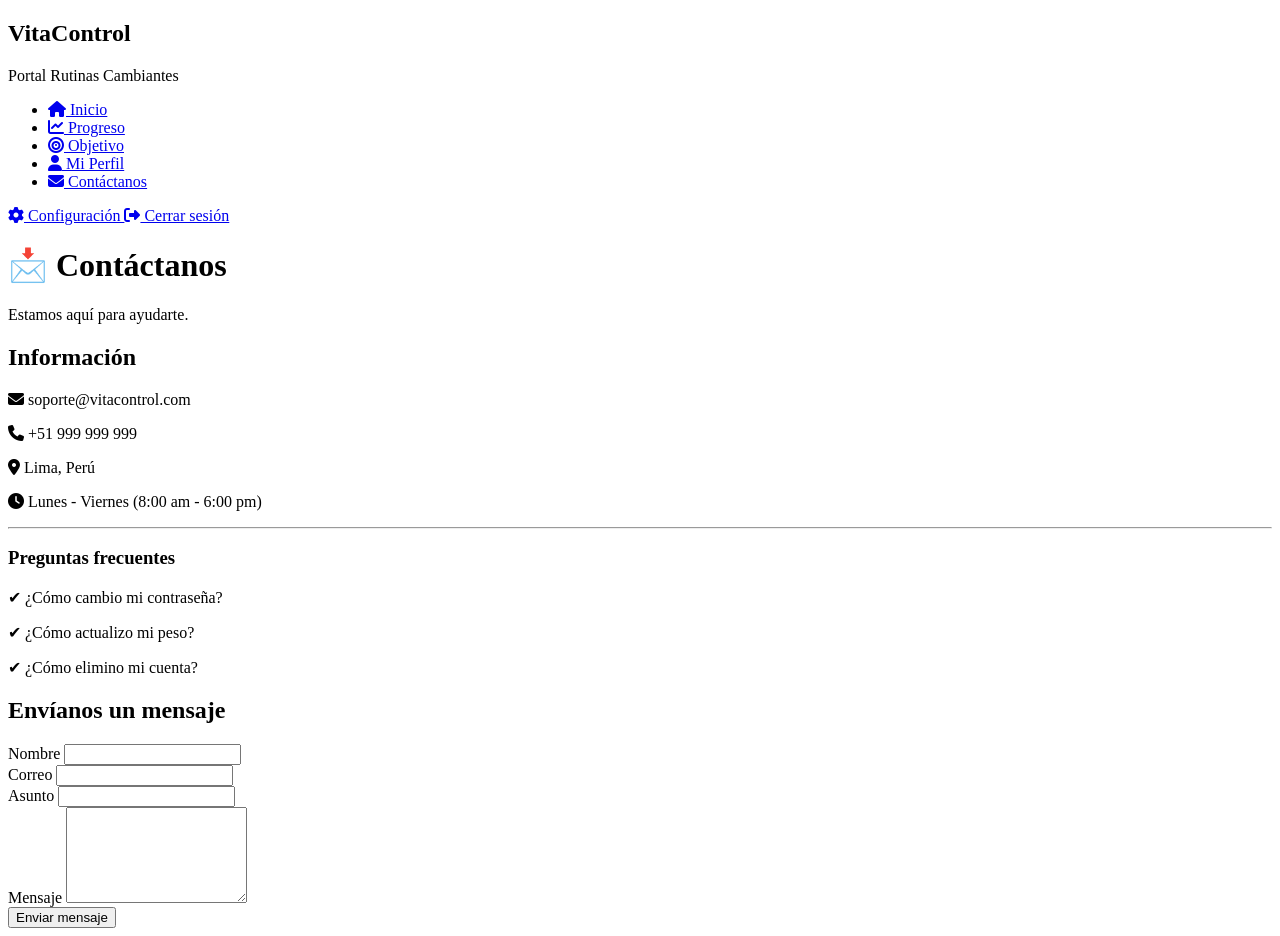
==== contacto.html @ 517410c0 "feat: contacto.html" ====
﻿<!DOCTYPE html>
<html lang="es">

<head>

    <meta charset="UTF-8">
    <meta name="viewport" content="width=device-width, initial-scale=1.0">

    <title>Contáctanos | VitaControl</title>

    <link rel="stylesheet" href="dashboard.css">

    <link href="https://fonts.googleapis.com/css2?family=Poppins:wght@300;400;500;600;700&display=swap" rel="stylesheet">

    <link rel="stylesheet"
          href="https://cdnjs.cloudflare.com/ajax/libs/font-awesome/6.6.0/css/all.min.css">

</head>

<body>

<aside class="sidebar">

    <div class="logo">

        <h2>VitaControl</h2>

        <p>Portal Rutinas Cambiantes</p>

    </div>

    <nav>

        <ul>

            <li>
                <a href="dashboard.html">
                    <i class="fa-solid fa-house"></i>
                    <span>Inicio</span>
                </a>
            </li>

            <li>
                <a href="progreso.html">
                    <i class="fa-solid fa-chart-line"></i>
                    <span>Progreso</span>
                </a>
            </li>

            <li>
                <a href="objetivo.html">
                    <i class="fa-solid fa-bullseye"></i>
                    <span>Objetivo</span>
                </a>
            </li>

            <li>
                <a href="perfil.html">
                    <i class="fa-solid fa-user"></i>
                    <span>Mi Perfil</span>
                </a>
            </li>

            <li class="active">
                <a href="contacto.html">
                    <i class="fa-solid fa-envelope"></i>
                    <span>Contáctanos</span>
                </a>
            </li>

        </ul>

    </nav>

    <div class="bottom-menu">

        <a href="configuracion.html">
            <i class="fa-solid fa-gear"></i>
            Configuración
        </a>

        <a href="index.html">
            <i class="fa-solid fa-right-from-bracket"></i>
            Cerrar sesión
        </a>

    </div>

</aside>

<main class="main-content">

    <header class="topbar">

        <div>

            <h1>📩 Contáctanos</h1>

            <p>Estamos aquí para ayudarte.</p>

        </div>

    </header>

    <div class="contact-container">

        <div class="contact-info">

            <h2>Información</h2>

            <p><i class="fa-solid fa-envelope"></i> soporte@vitacontrol.com</p>

            <p><i class="fa-solid fa-phone"></i> +51 999 999 999</p>

            <p><i class="fa-solid fa-location-dot"></i> Lima, Perú</p>

            <p><i class="fa-solid fa-clock"></i> Lunes - Viernes (8:00 am - 6:00 pm)</p>

            <hr>

            <h3>Preguntas frecuentes</h3>

            <p>✔ ¿Cómo cambio mi contraseña?</p>

            <p>✔ ¿Cómo actualizo mi peso?</p>

            <p>✔ ¿Cómo elimino mi cuenta?</p>

        </div>

        <div class="contact-form">

            <h2>Envíanos un mensaje</h2>

            <form id="contactForm">

                <div class="input-group">

                    <label>Nombre</label>

                    <input type="text" id="nombre">

                </div>

                <div class="input-group">

                    <label>Correo</label>

                    <input type="email" id="correo">

                </div>

                <div class="input-group">

                    <label>Asunto</label>

                    <input type="text" id="asunto">

                </div>

                <div class="input-group">

                    <label>Mensaje</label>

                    <textarea id="mensaje" rows="6"></textarea>

                </div>

                <button class="save-btn">

                    Enviar mensaje

                </button>

            </form>

        </div>

    </div>

</main>

<script src="contacto.js"></script>

</body>

</html>
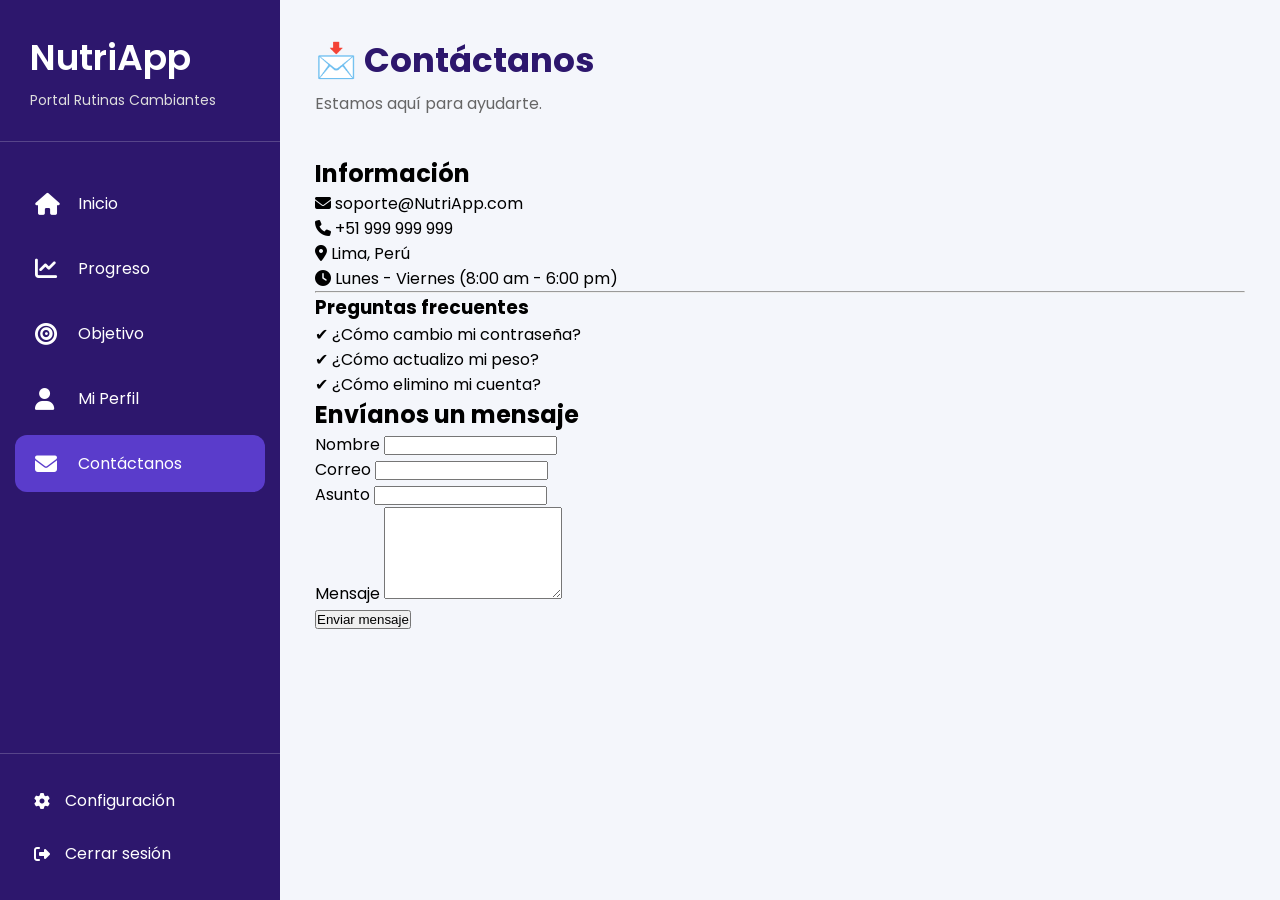
==== commit f2c71451: "refactor: update application" ====
--- a/contacto.html
+++ b/contacto.html
@@ -6,7 +6,7 @@
     <meta charset="UTF-8">
     <meta name="viewport" content="width=device-width, initial-scale=1.0">
 
-    <title>Contáctanos | VitaControl</title>
+    <title>Contáctanos | NutriApp</title>
 
     <link rel="stylesheet" href="dashboard.css">
 
@@ -23,7 +23,7 @@
 
     <div class="logo">
 
-        <h2>VitaControl</h2>
+        <h2>NutriApp</h2>
 
         <p>Portal Rutinas Cambiantes</p>
 
@@ -108,7 +108,7 @@
 
             <h2>Información</h2>
 
-            <p><i class="fa-solid fa-envelope"></i> soporte@vitacontrol.com</p>
+            <p><i class="fa-solid fa-envelope"></i> soporte@NutriApp.com</p>
 
             <p><i class="fa-solid fa-phone"></i> +51 999 999 999</p>
 
--- a/dashboard.css
+++ b/dashboard.css
@@ -0,0 +1,449 @@
+﻿/* ==========================
+        CONFIGURACIÓN
+========================== */
+
+*{
+    margin:0;
+    padding:0;
+    box-sizing:border-box;
+}
+
+body{
+
+    font-family:'Poppins',sans-serif;
+    background:#f4f6fb;
+    display:flex;
+
+}
+
+/* ==========================
+        SIDEBAR
+========================== */
+
+.sidebar{
+
+    width:280px;
+    height:100vh;
+    background:#2D176D;
+    color:white;
+
+    display:flex;
+    flex-direction:column;
+    justify-content:space-between;
+
+    position:fixed;
+    left:0;
+    top:0;
+
+}
+
+.logo{
+
+    padding:30px;
+
+    border-bottom:1px solid rgba(255,255,255,.2);
+
+}
+
+.logo h2{
+
+    font-size:36px;
+    font-weight:600;
+
+}
+
+.logo p{
+
+    margin-top:5px;
+    font-size:14px;
+    color:#ddd;
+
+}
+
+/* ==========================
+        MENÚ
+========================== */
+
+.sidebar nav{
+
+    flex:1;
+    margin-top:25px;
+
+}
+
+.sidebar nav ul{
+
+    list-style:none;
+
+}
+
+.sidebar nav li{
+
+    margin:8px 15px;
+
+}
+
+.sidebar nav a{
+
+    text-decoration:none;
+    color:white;
+
+    display:flex;
+    align-items:center;
+
+    gap:18px;
+
+    padding:16px 20px;
+
+    border-radius:12px;
+
+    transition:.3s;
+
+}
+
+.sidebar nav a:hover{
+
+    background:#43299A;
+
+}
+
+.sidebar nav .active a{
+
+    background:#5A3CCB;
+
+}
+
+.sidebar nav i{
+
+    font-size:22px;
+    width:25px;
+
+}
+
+/* ==========================
+        MENÚ INFERIOR
+========================== */
+
+.bottom-menu{
+
+    padding:20px;
+
+    border-top:1px solid rgba(255,255,255,.2);
+
+}
+
+.bottom-menu a{
+
+    display:flex;
+    align-items:center;
+
+    gap:15px;
+
+    color:white;
+    text-decoration:none;
+
+    padding:14px;
+
+    border-radius:12px;
+
+    transition:.3s;
+
+}
+
+.bottom-menu a:hover{
+
+    background:#43299A;
+
+}
+
+/* ==========================
+        CONTENIDO
+========================== */
+
+.main-content{
+
+    margin-left:280px;
+    width:calc(100% - 280px);
+
+    padding:35px;
+
+}
+
+/* ==========================
+        TOPBAR
+========================== */
+
+.topbar{
+
+    display:flex;
+    justify-content:space-between;
+    align-items:center;
+
+    margin-bottom:40px;
+
+}
+
+.topbar h1{
+
+    font-size:34px;
+    color:#2D176D;
+
+}
+
+.topbar p{
+
+    color:#666;
+    margin-top:5px;
+
+}
+
+.user{
+
+    display:flex;
+    align-items:center;
+    gap:12px;
+
+    background:white;
+
+    padding:12px 20px;
+
+    border-radius:30px;
+
+    box-shadow:0 5px 15px rgba(0,0,0,.08);
+
+}
+
+.user i{
+
+    font-size:30px;
+    color:#5A3CCB;
+
+}
+
+/* ==========================
+        TARJETAS
+========================== */
+
+.cards{
+
+    display:grid;
+
+    grid-template-columns:repeat(4,1fr);
+
+    gap:25px;
+
+    margin-bottom:35px;
+
+}
+
+.card{
+
+    background:white;
+
+    padding:30px;
+
+    border-radius:18px;
+
+    text-align:center;
+
+    box-shadow:0 10px 20px rgba(0,0,0,.08);
+
+    transition:.3s;
+
+}
+
+.card:hover{
+
+    transform:translateY(-8px);
+
+}
+
+.card i{
+
+    font-size:45px;
+
+    color:#5A3CCB;
+
+    margin-bottom:20px;
+
+}
+
+.card h3{
+
+    color:#555;
+
+    margin-bottom:10px;
+
+}
+
+.card p{
+
+    font-size:28px;
+
+    font-weight:600;
+
+    color:#2D176D;
+
+}
+
+/* ==========================
+        PANELES
+========================== */
+
+.dashboard-content{
+
+    display:grid;
+
+    grid-template-columns:2fr 1fr;
+
+    gap:25px;
+
+    margin-bottom:30px;
+
+}
+
+.panel{
+
+    background:white;
+
+    padding:30px;
+
+    border-radius:18px;
+
+    box-shadow:0 10px 20px rgba(0,0,0,.08);
+
+}
+
+.panel h2{
+
+    margin-bottom:20px;
+
+    color:#2D176D;
+
+}
+
+.panel ul{
+
+    list-style:none;
+
+}
+
+.panel li{
+
+    margin-bottom:15px;
+
+    font-size:17px;
+
+}
+
+.panel p{
+
+    line-height:1.8;
+
+    color:#666;
+
+}
+
+/* ==========================
+        GRÁFICA
+========================== */
+
+.grafica{
+
+    background:white;
+
+    border-radius:18px;
+
+    padding:30px;
+
+    box-shadow:0 10px 20px rgba(0,0,0,.08);
+
+}
+
+.grafica h2{
+
+    color:#2D176D;
+
+    margin-bottom:20px;
+
+}
+
+.grafica-placeholder{
+
+    height:250px;
+
+    background:#ece9ff;
+
+    border:3px dashed #8C72F0;
+
+    border-radius:15px;
+
+    display:flex;
+    justify-content:center;
+    align-items:center;
+
+    font-size:22px;
+    color:#5A3CCB;
+
+}
+
+/* ==========================
+        RESPONSIVE
+========================== */
+
+@media(max-width:1200px){
+
+    .cards{
+
+        grid-template-columns:repeat(2,1fr);
+
+    }
+
+    .dashboard-content{
+
+        grid-template-columns:1fr;
+
+    }
+
+}
+
+@media(max-width:900px){
+
+    .sidebar{
+
+        width:90px;
+
+    }
+
+    .logo h2,
+    .logo p,
+    .sidebar span,
+    .bottom-menu a{
+
+        display:none;
+
+    }
+
+    .main-content{
+
+        margin-left:90px;
+
+        width:calc(100% - 90px);
+
+    }
+
+    .cards{
+
+        grid-template-columns:1fr;
+
+    }
+
+    .topbar{
+
+        flex-direction:column;
+        align-items:flex-start;
+        gap:20px;
+
+    }
+
+}
